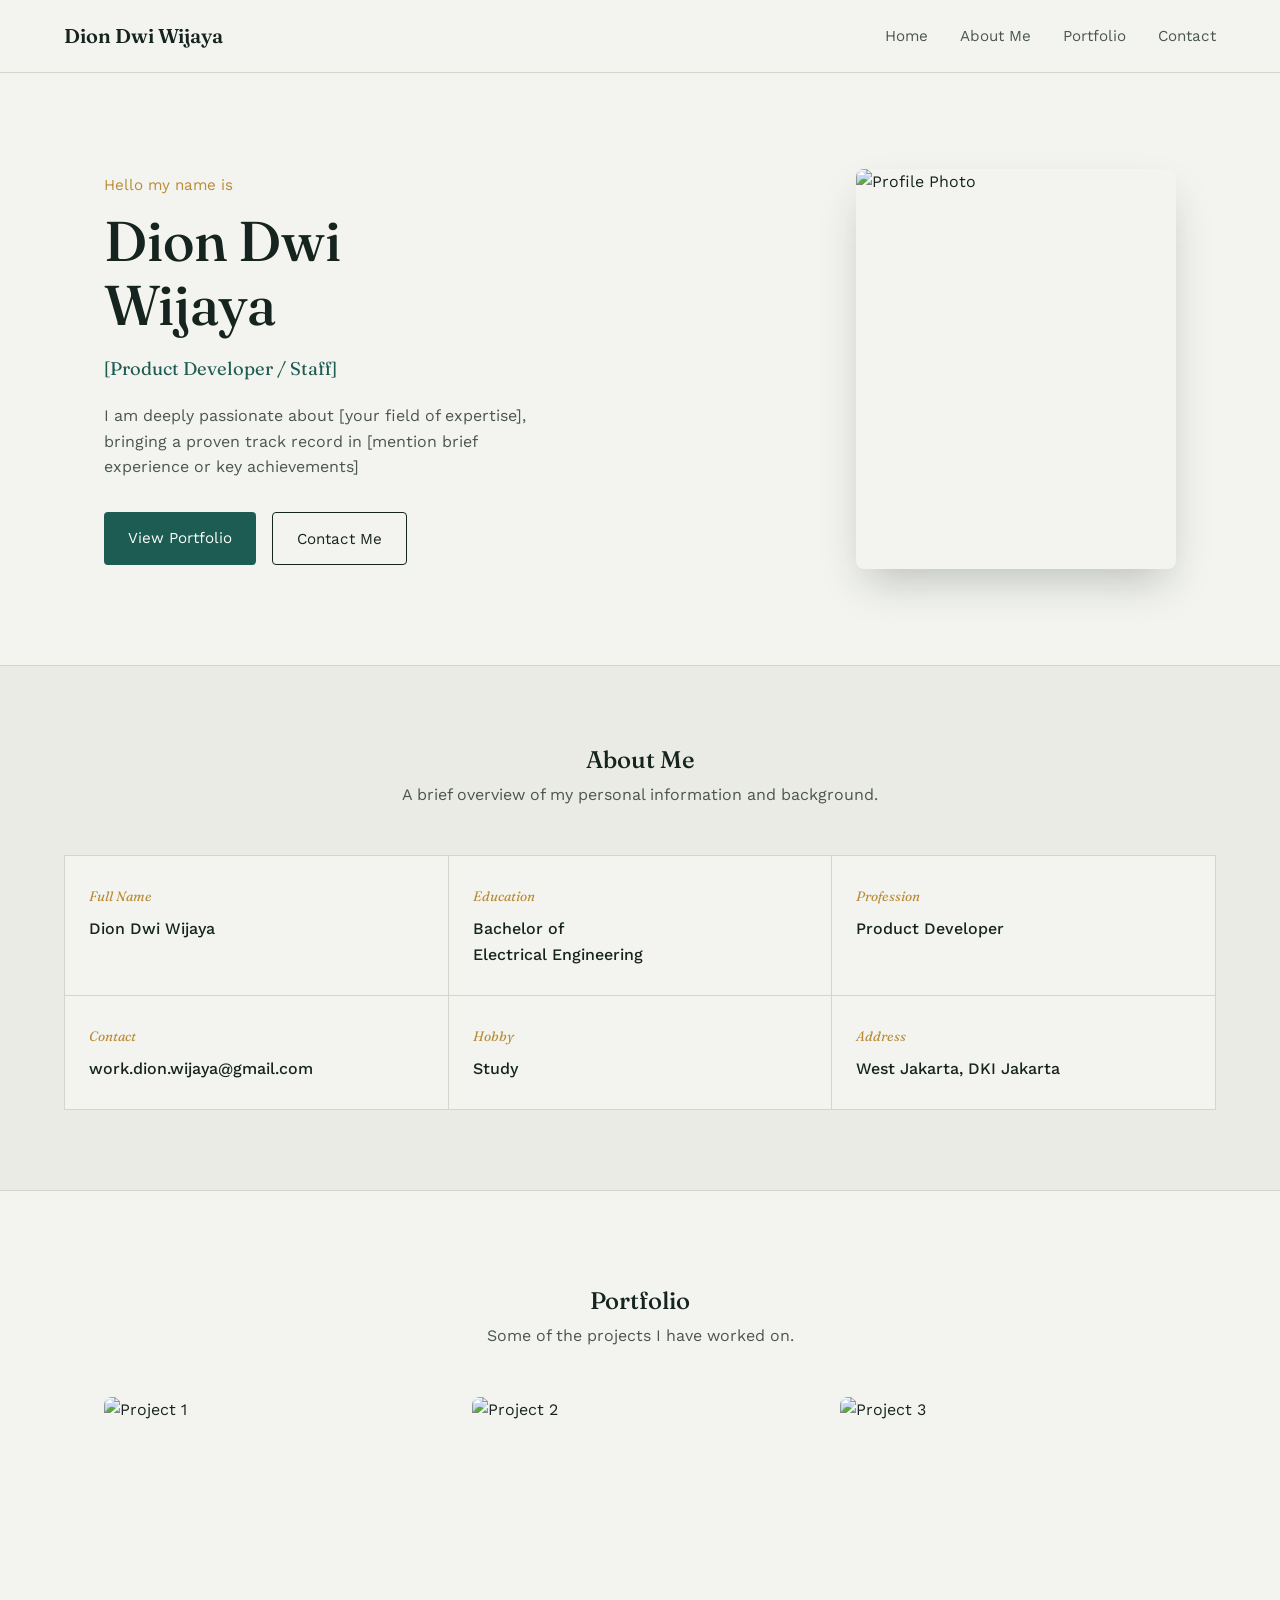
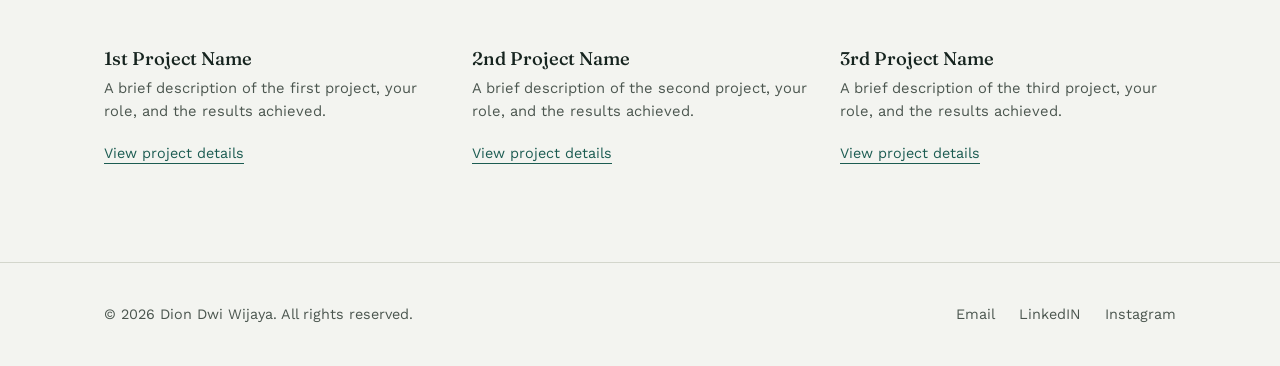
==== Fullstack Web Programming dari 0/Session 2 - Mastering CSS & AI Styling/index.html @ e1e084f7 "Session 2 Assignment" ====
<!DOCTYPE html>
<html lang="en">
<head>
    <meta charset="UTF-8">
    <meta name="viewport" content="width=device-width, initial-scale=1.0">
    <title>Biographical Data</title>

    <link rel="stylesheet" href="style.css">
    <link rel="preconnect" href="https://fonts.googleapis.com">
    <link rel="preconnect" href="https://fonts.gstatic.com" crossorigin>
    <link href="https://fonts.googleapis.com/css2?family=Fraunces:opsz,wght@9..144,400;9..144,500;9..144,600&family=Work+Sans:wght@400;500;600&display=swap" rel="stylesheet">
</head>
<body>
    <!-- ================= SECTION 1: MENU ================= -->
    <header>
        <div class="header-container">

            <div class="brand">Dion Dwi Wijaya</div>

            <div class="navigation">
                <nav>
                    <ul>
                        <li><a href="#home">Home</a></li>
                        <li><a href="#about">About Me</a></li>
                        <li><a href="#portfolio">Portfolio</a></li>
                        <li><a href="#contact">Contact</a></li>
                    </ul>
                </nav>
            </div>

        </div>
    </header>

    <!-- ================= SECTION 2: TITLE ON THE LEFT, PICTURE ON THE RIGHT ================= -->
    <section class="hero" id="home">
        <div class="hero_container">

            <div class="hero_content">

                <div class="hero_eyebrow">Hello my name is</div>

                <h1>Dion Dwi Wijaya</h1>

                <div class="hero_role">[Product Developer / Staff]</div>
                <p>
                    I am deeply passionate about [your field of expertise], bringing a proven track record in [mention brief experience or key achievements]
                </p>
                <div class="hero_actions">
                    <a class="btn btn-primary" href="#portfolio">View Portfolio</a>
                    <a class="btn btn-ghost" href="#contact">Contact Me</a>
                </div>

            </div>

            <div class="photo-frame">

                <img src="https://picsum.photos/seed/dionprofile/480/600" alt="Profile Photo">

            </div>
        </div>
    </section>

    <!-- ================= SECTION 3: BIODATA ================= -->
    <section class="biodata" id="about">
        <div class="wrap">
            <h1>About Me</h1>
            <p>A brief overview of my personal information and background.</p>
        </div>

        <dl class="detail-grid">
            <div>
                <dt>Full Name</dt>
                <dd>Dion Dwi Wijaya</dd>
            </div>
            <div>
                <dt>Education</dt>
                <dd>Bachelor of <br> Electrical Engineering</dd>
            </div>
            <div>
                <dt>Profession</dt>
                <dd>Product Developer</dd>
            </div>
            <div>
                <dt>Contact</dt>
                <dd>work.dion.wijaya@gmail.com</dd>
            </div>
            <div>
                <dt>Hobby</dt>
                <dd>Study</dd>
            </div>
            <div>
                <dt>Address</dt>
                <dd>West Jakarta, DKI Jakarta</dd>
            </div>
        </dl>
    </section>

    <!-- ================= SECTION 4: PORTFOLIO ================= -->
    <section class="portfolio" id="portfolio">
        <div class="wrap">
            <div class="section_head">
                <h1>Portfolio</h1>
                <p>Some of the projects I have worked on.</p>
            </div>

            <div class="portfolio_grid">
                <div class="project_card">
                    <img src="https://picsum.photos/seed/project1/350/200" alt="Project 1">
                    <h3>1st Project Name</h3>
                    <p>A brief description of the first project, your role, and the results achieved.</p>
                    <a href="#">View project details</a>
                </div>
                <div class="project_card">
                    <img src="https://picsum.photos/seed/project2/350/200" alt="Project 2">
                    <h3>2nd Project Name</h3>
                    <p>A brief description of the second project, your role, and the results achieved.</p>
                    <a href="#">View project details</a>
                </div>
                <div class="project_card">
                    <img src="https://picsum.photos/seed/project3/350/200" alt="Project 3">
                    <h3>3rd Project Name</h3>
                    <p>A brief description of the third project, your role, and the results achieved.</p>
                    <a href="#">View project details</a>
                </div>
            </div>
        </div>
    </section>

    <!-- ================= SECTION 5: CONTACT ================= -->
     <section class="contact" id="contact">
        <div class="contact_wrap">
            <p>&copy; 2026 Dion Dwi Wijaya. All rights reserved.</p>
            <div class="socials">
                <a href="#">Email</a>
                <a href="#">LinkedIN</a>
                <a href="#">Instagram</a>
            </div>
        </div>
     </section>

</body>
</html>
---- Fullstack Web Programming dari 0/Session 2 - Mastering CSS & AI Styling/style.css ----
/* ==========================================================
   1. VARIABLES
   Define the palette once. Every color below is reused across
   the whole file via var(--name) instead of being retyped.
   ========================================================== */
:root{
  --bg:#F3F4F0;
  --bg-alt:#EAEBE4;
  --ink:#16241F;
  --ink-soft:#4B564F;
  --teal:#1C5C52;
  --teal-light:#4FA893;   /* lighter teal, used on dark backgrounds for contrast */
  --ochre:#B98B34;
  --line:#D3D6CC;

  --radius:8px;
  --max-width:1200px;
}

/* ==========================================================
   2. RESET
   Browsers ship inconsistent default margins/padding on
   elements. box-sizing:border-box makes width/height include
   padding+border, which is much easier to reason about.
   ========================================================== */
*{
  box-sizing:border-box;
  margin:0;
  padding:0;
}

html{ scroll-behavior:smooth; }

body{
  font-family:'Work Sans', sans-serif;
  background:var(--bg);
  color:var(--ink);
  line-height:1.6;
}

h1, h2, h3{
  font-family:'Fraunces', serif;
  font-weight:500;
  line-height:1.15;
}

a{ color:inherit; text-decoration:none; }
img{ display:block; max-width:100%; } /* images never overflow their container */

.wrap{
  max-width:var(--max-width);
  margin:0 auto;
  padding:0 5%;
}

/* ==========================================================
   3. HEADER / NAV
   Flexbox is the right tool whenever you have items in a row
   (or column) that need spacing/alignment — here, logo left,
   links right.
   ========================================================== */
.header-container{
  display:flex;
  align-items:center;
  justify-content:space-between;
  padding:1.25rem 5%;
  position:sticky;   /* stays pinned to the top while scrolling */
  top:0;
  background:var(--bg);
  border-bottom:1px solid var(--line);
  z-index:100;
}

.brand{
  font-family:'Fraunces', serif;
  font-size:1.25rem;
  font-weight:600;
}

.navigation nav ul{
  display:flex;
  list-style:none;
  gap:2rem;
}

.navigation nav a{
  color:var(--ink-soft);
  font-size:0.95rem;
  border-bottom:1px solid transparent;
  padding-bottom:2px;
  transition:color .2s ease, border-color .2s ease;
}

.navigation nav a:hover{
  color:var(--teal);
  border-color:var(--teal);
}

/* ==========================================================
   4. HERO (title left, photo right on desktop)
   Flexbox again: two children, one flexible (the text) and
   one fixed-width (the photo).
   clamp(min, preferred, max) below is what makes the heading
   resize fluidly instead of jumping between fixed sizes.
   ========================================================== */
.hero{
  overflow:hidden;
}

.hero_container{
  max-width:var(--max-width);
  margin:0 auto;
  display:flex;
  align-items:center;
  justify-content:space-between;
  gap:3rem;
  padding:6rem 5%;
  position:relative;
  z-index:2;             /* sits above the mobile background photo/overlay */
}

.hero_content{
  flex:1;
  max-width:520px;
}

.hero_eyebrow{
  color:var(--ochre);
  font-size:0.95rem;
  margin-bottom:0.75rem;
}

.hero h1{
  font-size:clamp(2rem, 5vw, 3.5rem);   /* scales between 2rem and 3.5rem based on viewport width */
  max-width:11ch;
}

.hero_role{
  font-family:'Fraunces', serif;
  color:var(--teal);
  font-size:1.15rem;
  margin-top:1rem;
}

.hero_content p{
  color:var(--ink-soft);
  max-width:46ch;
  margin-top:1.25rem;
}

.hero_actions{
  display:flex;
  gap:1rem;
  margin-top:2rem;
}

.btn{
  display:inline-block;
  padding:0.85rem 1.5rem;
  font-size:0.95rem;
  border-radius:4px;
  transition:background .2s ease, color .2s ease;
}

.btn-primary{ background:var(--teal); color:#fff; }
.btn-primary:hover{ background:#164A42; }

.btn-ghost{ border:1px solid var(--ink); }
.btn-ghost:hover{ background:var(--ink); color:#fff; }

.photo-frame{
  flex-shrink:0;
  width:320px;
  aspect-ratio:4/5;
  border-radius:var(--radius);
  overflow:hidden;
  box-shadow:0 20px 40px -10px rgba(22,36,31,0.25);
}

.photo-frame img{
  width:100%;
  height:100%;
  object-fit:cover;   /* crops the photo to fill the box without distorting it */
}

/* ==========================================================
   5. BIODATA / "About Me" — the self-adjusting grid
   auto-fit + minmax is the key line: the grid always tries to
   fit as many 220px-minimum columns as will fit, and reflows
   itself as the viewport changes. No breakpoints needed here.
   ========================================================== */
.biodata{
  padding:5rem 0;
  background:var(--bg-alt);
  border-top:1px solid var(--line);
  border-bottom:1px solid var(--line);
}

.biodata .wrap{
  text-align:center;
  margin-bottom:3rem;
}

.biodata .wrap p{
  color:var(--ink-soft);
  margin-top:0.5rem;
}

.detail-grid{
  display:grid;
  grid-template-columns:repeat(3, 1fr);   /* fixed at 3 columns — always an even 3x2 grid on desktop, regardless of window width */
  gap:1px;
  background:var(--line);   /* shows through the 1px gaps as thin dividing lines */
  border:1px solid var(--line);
  width:90%;                /* gutter of ~5% on each side while narrower than max-width */
  max-width:var(--max-width);
  margin:0 auto;             /* auto margins = always truly centered, even past max-width */
}

.detail-grid > div{
  background:var(--bg);
  padding:1.75rem 1.5rem;
  border-top:2px solid transparent;
  transition:border-color .2s ease;
}

.detail-grid > div:hover{
  border-top-color:var(--teal);
}

.detail-grid dt{
  font-family:'Fraunces', serif;
  font-style:italic;
  color:var(--ochre);
  font-size:0.85rem;
  margin-bottom:0.5rem;
}

.detail-grid dd{
  font-weight:500;
}

/* ==========================================================
   6. PORTFOLIO — same auto-fit trick, different min width
   ========================================================== */
.portfolio{
  padding:6rem 0;
}

.section_head{
  text-align:center;
  margin-bottom:3rem;
}

.section_head p{
  color:var(--ink-soft);
  margin-top:0.5rem;
}

.portfolio_grid{
  display:grid;
  grid-template-columns:repeat(auto-fit, minmax(280px, 1fr));
  gap:2rem;
}

.project_card img{
  width:100%;
  aspect-ratio:16/11;
  object-fit:cover;
  border-radius:var(--radius);
  margin-bottom:1.25rem;
}

.project_card h3{
  font-size:1.15rem;
  margin-bottom:0.5rem;
}

.project_card p{
  color:var(--ink-soft);
  font-size:0.92rem;
  margin-bottom:1rem;
}

.project_card a{
  color:var(--teal);
  font-size:0.9rem;
  border-bottom:1px solid var(--teal);
  padding-bottom:2px;
}

/* ==========================================================
   7. FOOTER / CONTACT
   ========================================================== */
.contact{
  border-top:1px solid var(--line);
  padding:2.5rem 0;
}

.contact_wrap{
  max-width:var(--max-width);
  margin:0 auto;
  padding:0 5%;
  display:flex;
  justify-content:space-between;
  align-items:center;
  flex-wrap:wrap;
  gap:1rem;
}

.contact_wrap p{
  font-size:0.9rem;
  color:var(--ink-soft);
}

.socials{
  display:flex;
  gap:1.5rem;
}

.socials a{
  font-size:0.9rem;
  color:var(--ink-soft);
}

.socials a:hover{ color:var(--teal); }

/* ==========================================================
   8. MEDIA QUERY — mobile hero: photo and text as two
   separate, non-overlapping blocks, stacked vertically.
   Above 768px, section 4's flex rules put them side by side.
   Below 768px, we switch the flex-direction to column and let
   `order` decide which block appears on top — no absolute
   positioning, no z-index, no overlay: they simply never touch.
   ========================================================== */
@media (max-width:768px){

  /* stack nav links under the brand instead of squeezing them */
  .header-container{
    flex-direction:column;
    align-items:flex-start;
    gap:0.75rem;
  }
  .navigation nav ul{ gap:1.25rem; flex-wrap:wrap; }

  /* mobile: photo and text stacked as two separate blocks —
     the photo is NOT behind, under, or overlapping the text at
     any point. flex-direction:column puts them one above the
     other in normal document flow; order controls which one
     appears visually first. */
  .hero_container{
    flex-direction:column;
    align-items:stretch;
    gap:0;
    padding:0;
  }

  .hero_content{
    order:2;               /* text renders below the photo */
    max-width:none;
    padding:2rem 6% 2.5rem;
  }

  .photo-frame{
    order:1;                /* photo renders above the text */
    position:static;        /* back in normal flow — not absolute, not layered under anything */
    width:100%;
    aspect-ratio:4/3;
    border-radius:0;
    box-shadow:none;
  }

  .hero_content p{ color:var(--ink-soft); }  /* default readable color — no photo behind it, so no white/contrast tricks needed */

  .hero_actions{ margin-top:1.5rem; }

  /* tighten section padding generally on small screens */
  .biodata, .portfolio{ padding:3.5rem 0; }
  .detail-grid{
    width:88%;
    margin:0 auto;
    grid-template-columns:1fr;   /* explicit override: stack to a single column, a deliberate 6x1, not auto-calculated */
  }
}

/* ==========================================================
   9. OPTIONAL UPGRADE — text wrapping around a transparent-PNG
   cutout, using CSS Shapes (shape-outside).
   This is NOT active by default — it requires a PNG whose
   background is already transparent (made in an image editor,
   e.g. remove.bg, Photopea, Photoshop). CSS cannot remove a
   background itself; shape-outside only reads alpha transparency
   that already exists in the file.
   To use it: replace the url() below with your transparent PNG,
   and add class="shape-photo" to the img element in your HTML
   (instead of — or alongside — .photo-frame's current img).
   ========================================================== */
.shape-photo{
  float:right;
  width:280px;
  margin:0 0 1rem 2rem;
  shape-outside:url('your-transparent-photo.png');  /* the wrap contour is read from this image's alpha channel */
  shape-image-threshold:0.5;   /* pixels with alpha below 50% are treated as "outside" the shape */
  shape-margin:1rem;           /* breathing room between the text and the silhouette's edge */
}

/* Optional middle step for tablets: 3x2 is fine down to 768px,
   but between 768px and ~480px, 3 columns get visually cramped
   before the mobile breakpoint kicks in. This gives a clean 2x3
   in between, still an explicit, predictable count. */
@media (max-width:768px) and (min-width:481px){
  .detail-grid{
    grid-template-columns:repeat(2, 1fr);
  }
}
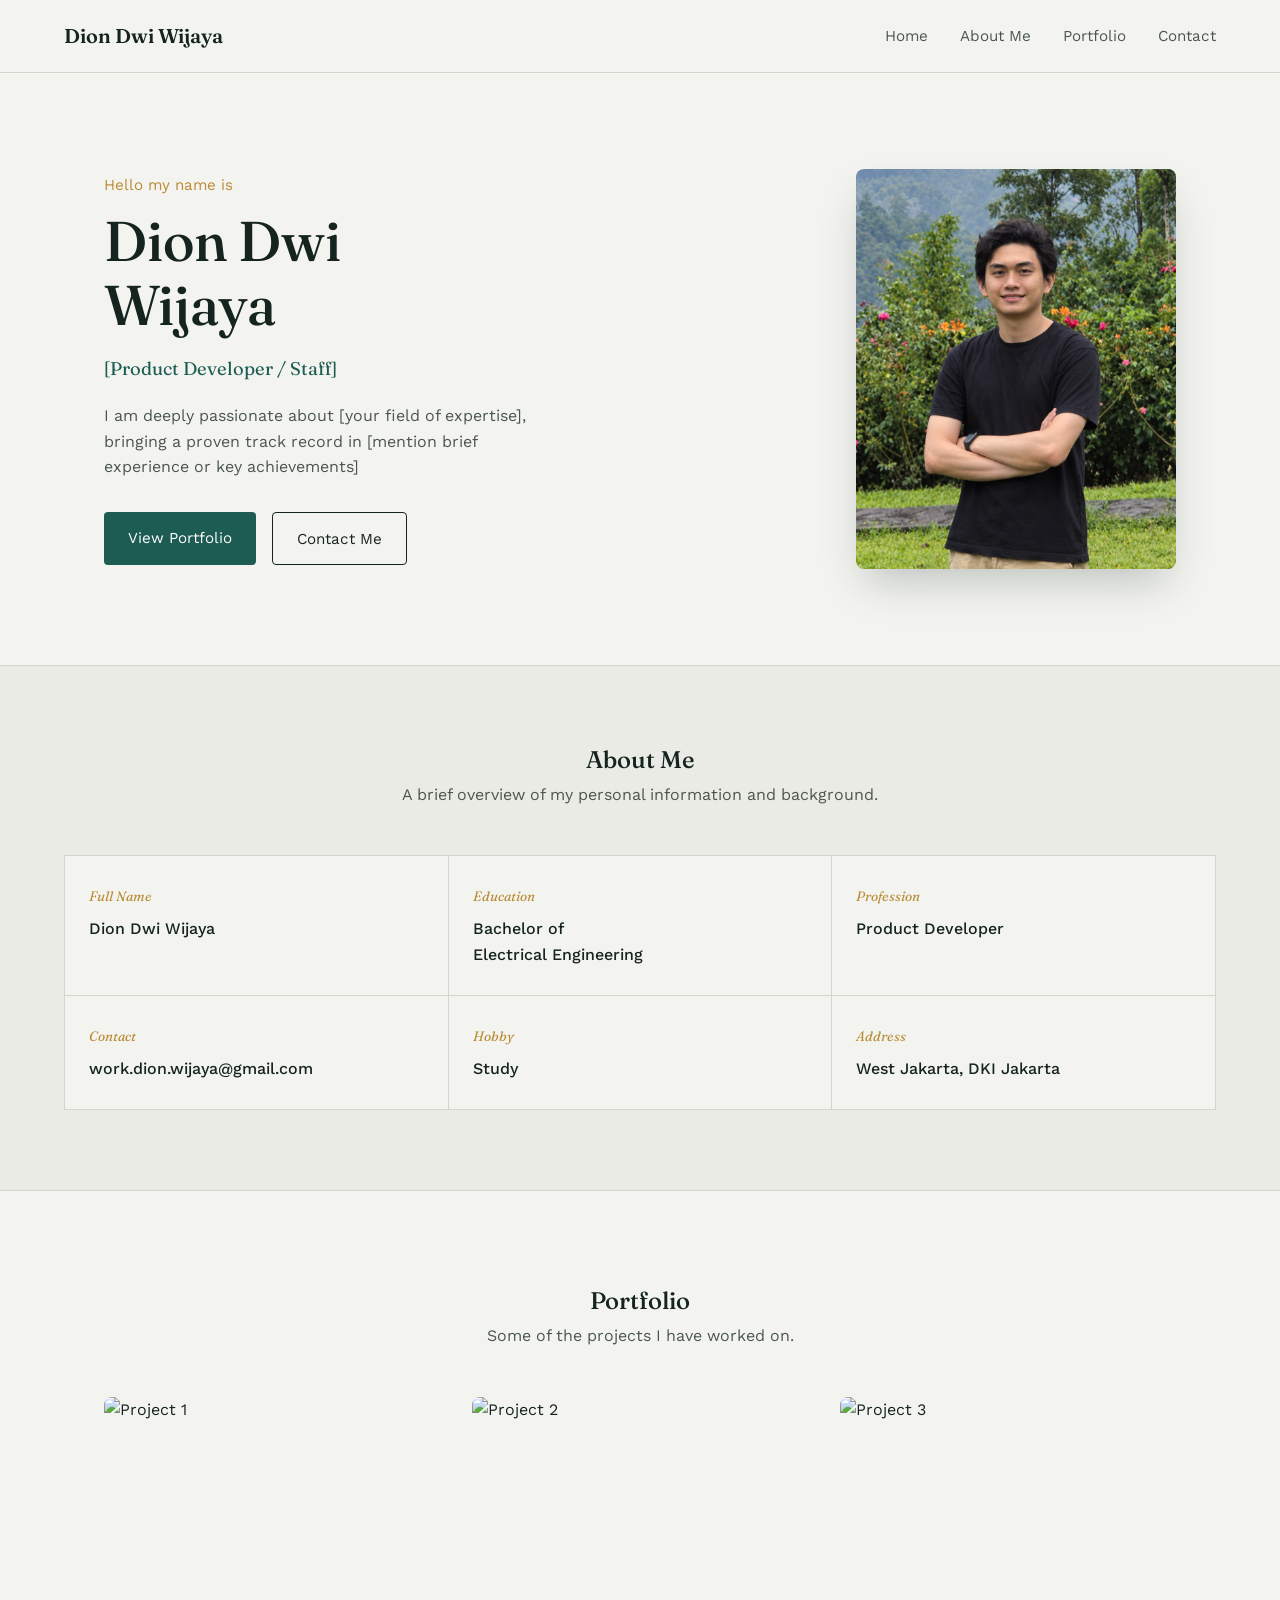
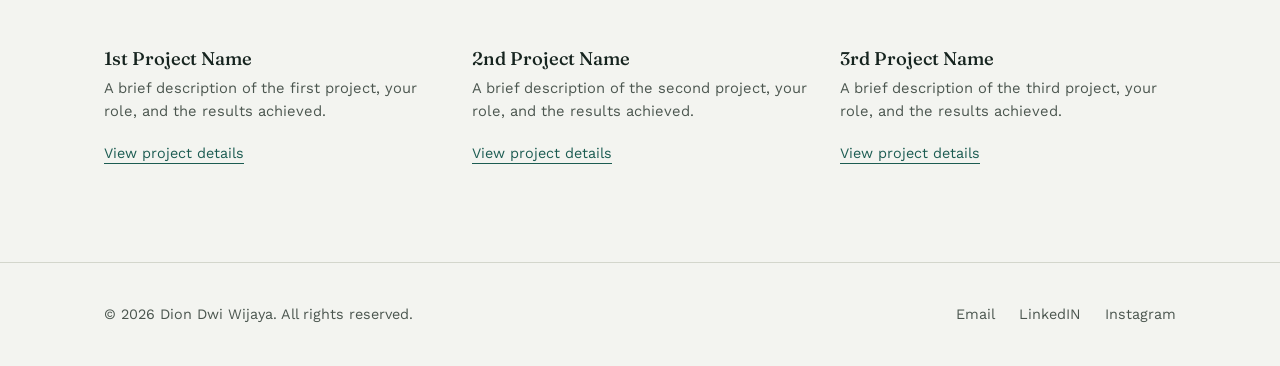
==== commit d362c0fe: "Adding Image for Assingment" ====
--- a/Fullstack Web Programming dari 0/Session 2 - Mastering CSS & AI Styling/index.html
+++ b/Fullstack Web Programming dari 0/Session 2 - Mastering CSS & AI Styling/index.html
@@ -54,7 +54,7 @@
 
             <div class="photo-frame">
 
-                <img src="https://picsum.photos/seed/dionprofile/480/600" alt="Profile Photo">
+                <img src="./Self.png" alt="Dion Dwi Wijaya in a Misty Flower Garden">
 
             </div>
         </div>
